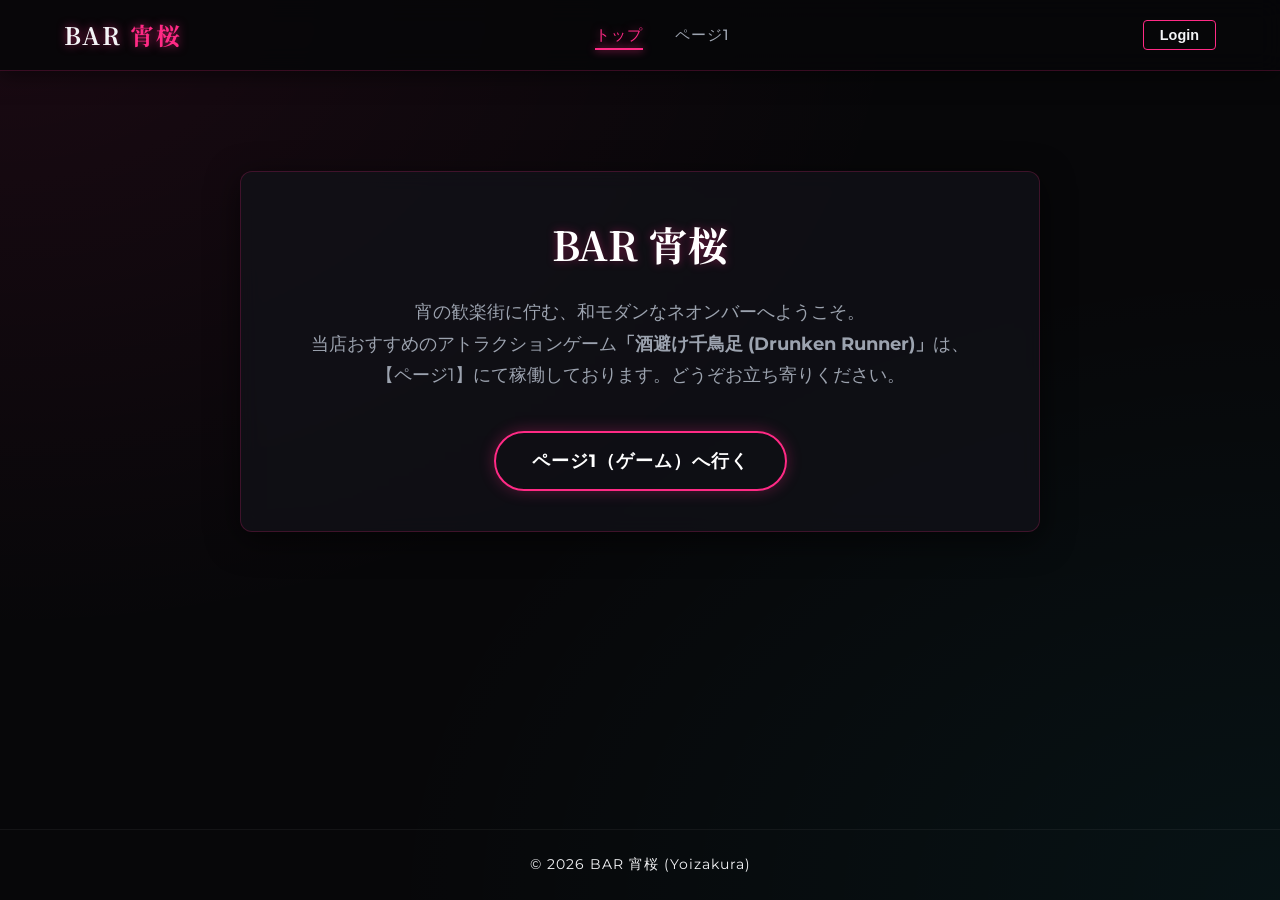
==== index.html @ b7c0c0af "Add Drunken Runner game to page1" ====
<!DOCTYPE html>
<html lang="ja">
<head>
  <meta charset="UTF-8">
  <meta name="viewport" content="width=device-width, initial-scale=1.0">
  <title>トップ | サイト名</title>
  <!-- 共通スタイル -->
  <link rel="stylesheet" href="css/common.css">
  <style>
    .welcome-container {
      max-width: 800px;
      margin: 60px auto;
      text-align: center;
      padding: 40px;
    }
    .welcome-title {
      font-family: var(--font-serif);
      font-size: 2.5rem;
      margin-bottom: 20px;
      color: #fff;
      text-shadow: 0 0 10px rgba(255, 42, 133, 0.4);
    }
    .welcome-text {
      font-size: 1.1rem;
      color: var(--color-text-muted);
      margin-bottom: 40px;
      line-height: 1.8;
    }
    .welcome-btn {
      display: inline-block;
      background: transparent;
      color: #fff;
      border: 2px solid var(--color-primary);
      padding: 14px 36px;
      font-size: 1.1rem;
      font-weight: bold;
      border-radius: 30px;
      text-decoration: none;
      box-shadow: 0 0 15px rgba(255, 42, 133, 0.3);
      transition: all 0.3s ease;
      letter-spacing: 1px;
    }
    .welcome-btn:hover {
      background-color: var(--color-primary);
      box-shadow: 0 0 25px var(--color-primary);
      transform: scale(1.05);
    }
  </style>
</head>
<body>

  <!-- ===== ヘッダー ===== -->
  <header class="site-header">
    <nav class="site-nav">
      <a href="index.html" class="nav-logo">BAR <span>宵桜</span></a>
      <ul class="nav-links">
        <li class="active"><a href="index.html">トップ</a></li>
        <li><a href="page1/index.html">ページ1</a></li>
      </ul>
    </nav>
  </header>

  <!-- ===== メインコンテンツ ===== -->
  <main>
    <div class="glass-panel welcome-container">
      <h1 class="welcome-title">BAR 宵桜</h1>
      <p class="welcome-text">
        宵の歓楽街に佇む、和モダンなネオンバーへようこそ。<br>
        当店おすすめのアトラクションゲーム<strong>「酒避け千鳥足 (Drunken Runner)」</strong>は、<br>
        【ページ1】にて稼働しております。どうぞお立ち寄りください。
      </p>
      <a href="page1/index.html" class="welcome-btn">ページ1（ゲーム）へ行く</a>
    </div>
  </main>

  <!-- ===== フッター ===== -->
  <footer class="site-footer">
    <p>&copy; 2026 BAR 宵桜 (Yoizakura)</p>
  </footer>

  <!-- 共通認証状態のみ読み込み -->
  <script src="js/auth.js"></script>

</body>
</html>
---- css/common.css ----
/* ============================================================
   common.css — 全ページ共通スタイル（BAR 宵桜 サイバーネオンテーマ）
   ============================================================ */

@import url('https://fonts.googleapis.com/css2?family=Montserrat:wght@400;700&family=Noto+Serif+JP:wght@500;700&display=swap');

:root {
  --color-primary:     #ff2a85; /* 宵桜ネオンピンク */
  --color-accent:      #ffd700; /* ネオンゴールド */
  --color-secondary:   #00f0ff; /* ネオンシアン */
  --color-text:        #f3f4f6; /* 明るいテキスト */
  --color-text-muted:  #9ca3af; /* 薄いテキスト */
  --color-bg:          #070709; /* 漆黒背景 */
  --color-bg-panel:    rgba(18, 18, 24, 0.75); /* ガラスマフィズム用半透明パネル */
  --color-border:      rgba(255, 42, 133, 0.2); /* ピンクボーダー */
  --color-border-glow: rgba(255, 42, 133, 0.4);
  
  --font-sans: 'Montserrat', sans-serif;
  --font-serif: 'Noto Serif JP', serif;
}

/* ===== 最小リセット ===== */
*, *::before, *::after {
  box-sizing: border-box;
  margin: 0;
  padding: 0;
}

body {
  font-family: var(--font-sans);
  color: var(--color-text);
  background-color: var(--color-bg);
  background-image: 
    radial-gradient(at 0% 0%, rgba(255, 42, 133, 0.08) 0px, transparent 50%),
    radial-gradient(at 100% 100%, rgba(0, 240, 255, 0.05) 0px, transparent 50%);
  min-height: 100vh;
  display: flex;
  flex-direction: column;
  overflow-x: hidden;
  line-height: 1.6;
}

/* ===== スクロールバー ===== */
::-webkit-scrollbar {
  width: 8px;
}
::-webkit-scrollbar-track {
  background: #0d0d11;
}
::-webkit-scrollbar-thumb {
  background: var(--color-primary);
  border-radius: 4px;
}
::-webkit-scrollbar-thumb:hover {
  background: var(--color-accent);
}

/* ===== ヘッダー ===== */
.site-header {
  background-color: rgba(7, 7, 9, 0.85);
  backdrop-filter: blur(12px);
  -webkit-backdrop-filter: blur(12px);
  border-bottom: 1px solid var(--color-border);
  position: sticky;
  top: 0;
  z-index: 1000;
  box-shadow: 0 4px 20px rgba(0, 0, 0, 0.5);
}

.site-nav {
  max-width: 1200px;
  margin: 0 auto;
  height: 70px;
  display: flex;
  align-items: center;
  justify-content: space-between;
  padding: 0 24px;
}

.nav-logo {
  color: var(--color-text);
  font-family: var(--font-serif);
  text-decoration: none;
  font-weight: 700;
  font-size: 1.5rem;
  letter-spacing: 2px;
  display: flex;
  align-items: center;
  gap: 8px;
  text-shadow: 0 0 10px rgba(255, 42, 133, 0.6);
  transition: all 0.3s ease;
}

.nav-logo span {
  color: var(--color-primary);
}

.nav-logo:hover {
  text-shadow: 0 0 15px rgba(255, 42, 133, 0.9), 0 0 25px rgba(255, 42, 133, 0.4);
}

.nav-links {
  list-style: none;
  display: flex;
  align-items: center;
  gap: 32px;
}

.nav-links a {
  color: var(--color-text-muted);
  text-decoration: none;
  font-size: 0.95rem;
  font-weight: 500;
  letter-spacing: 1px;
  transition: all 0.3s ease;
  position: relative;
  padding: 6px 0;
}

.nav-links a::after {
  content: '';
  position: absolute;
  bottom: 0;
  left: 0;
  width: 0;
  height: 2px;
  background-color: var(--color-primary);
  box-shadow: 0 0 8px var(--color-primary);
  transition: width 0.3s ease;
}

.nav-links a:hover {
  color: var(--color-text);
}

.nav-links a:hover::after {
  width: 100%;
}

.nav-links li.active a {
  color: var(--color-primary);
  text-shadow: 0 0 8px rgba(255, 42, 133, 0.5);
}

.nav-links li.active a::after {
  width: 100%;
}

/* 認証セクション */
.nav-auth {
  display: flex;
  align-items: center;
  gap: 16px;
}

.user-display {
  font-size: 0.85rem;
  color: var(--color-accent);
  border: 1px solid rgba(255, 215, 0, 0.3);
  padding: 4px 10px;
  border-radius: 20px;
  background-color: rgba(255, 215, 0, 0.05);
  letter-spacing: 0.5px;
}

.btn-auth {
  background: transparent;
  color: var(--color-text);
  border: 1px solid var(--color-primary);
  padding: 6px 16px;
  border-radius: 4px;
  cursor: pointer;
  font-size: 0.9rem;
  font-weight: bold;
  transition: all 0.3s ease;
}

.btn-auth:hover {
  background-color: var(--color-primary);
  color: #fff;
  box-shadow: 0 0 15px var(--color-primary);
}

/* ===== レイアウト ===== */
main {
  flex: 1;
  max-width: 1200px;
  width: 100%;
  margin: 0 auto;
  padding: 40px 24px;
}

/* ===== フッター ===== */
.site-footer {
  background-color: var(--color-footer-bg);
  border-top: 1px solid rgba(255, 255, 255, 0.05);
  color: var(--color-footer-text);
  text-align: center;
  padding: 24px;
  font-size: 0.85rem;
  letter-spacing: 1px;
}

/* ===== 共通コンポーネント: ガラスマフィズムカード ===== */
.glass-panel {
  background-color: var(--color-bg-panel);
  border: 1px solid var(--color-border);
  border-radius: 12px;
  padding: 24px;
  backdrop-filter: blur(10px);
  -webkit-backdrop-filter: blur(10px);
  box-shadow: 0 8px 32px 0 rgba(0, 0, 0, 0.6);
  transition: border-color 0.3s ease, box-shadow 0.3s ease;
}

.glass-panel:hover {
  border-color: var(--color-border-glow);
  box-shadow: 0 8px 32px 0 rgba(255, 42, 133, 0.15);
}

/* ===== アラート/メッセージ ===== */
.alert {
  padding: 12px 16px;
  border-radius: 8px;
  margin-bottom: 20px;
  font-size: 0.9rem;
}
.alert-error {
  background-color: rgba(239, 68, 68, 0.15);
  border: 1px solid rgba(239, 68, 68, 0.3);
  color: #fca5a5;
}
.alert-success {
  background-color: rgba(16, 185, 129, 0.15);
  border: 1px solid rgba(16, 185, 129, 0.3);
  color: #a7f3d0;
}
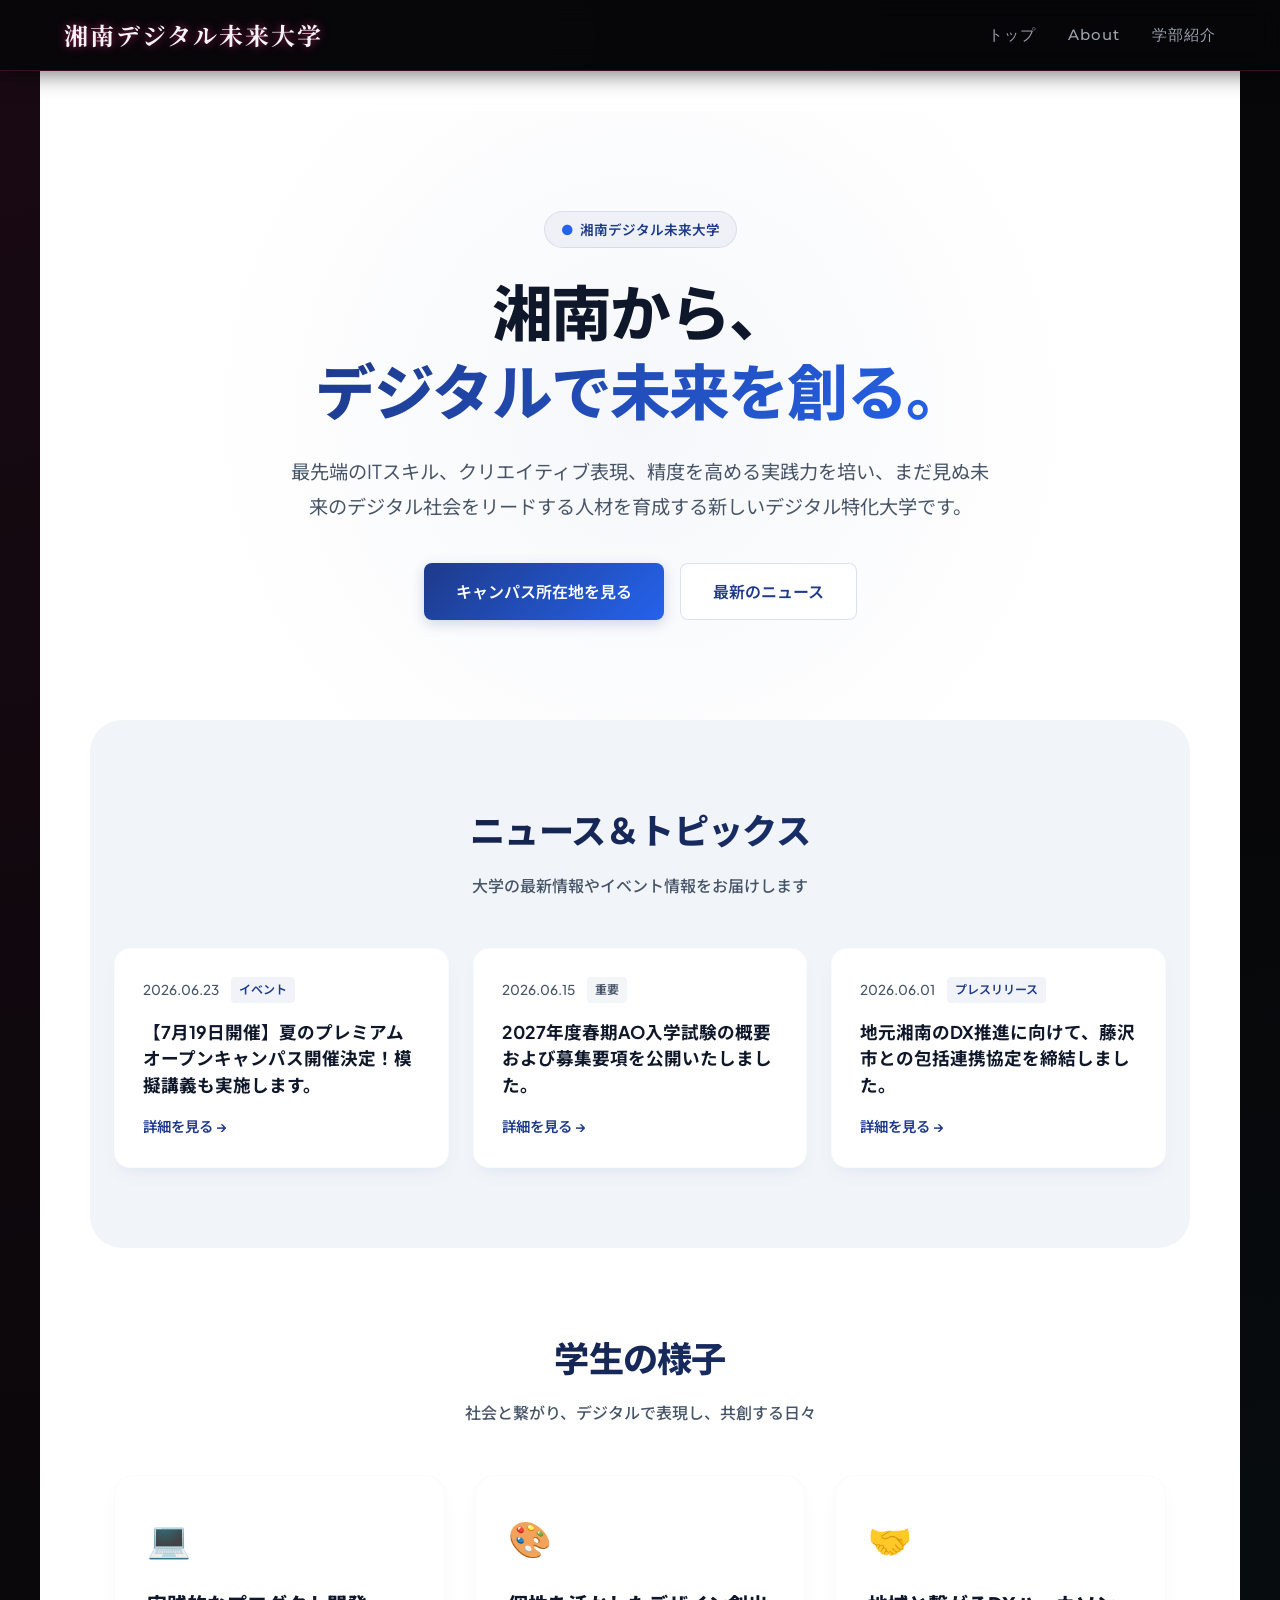
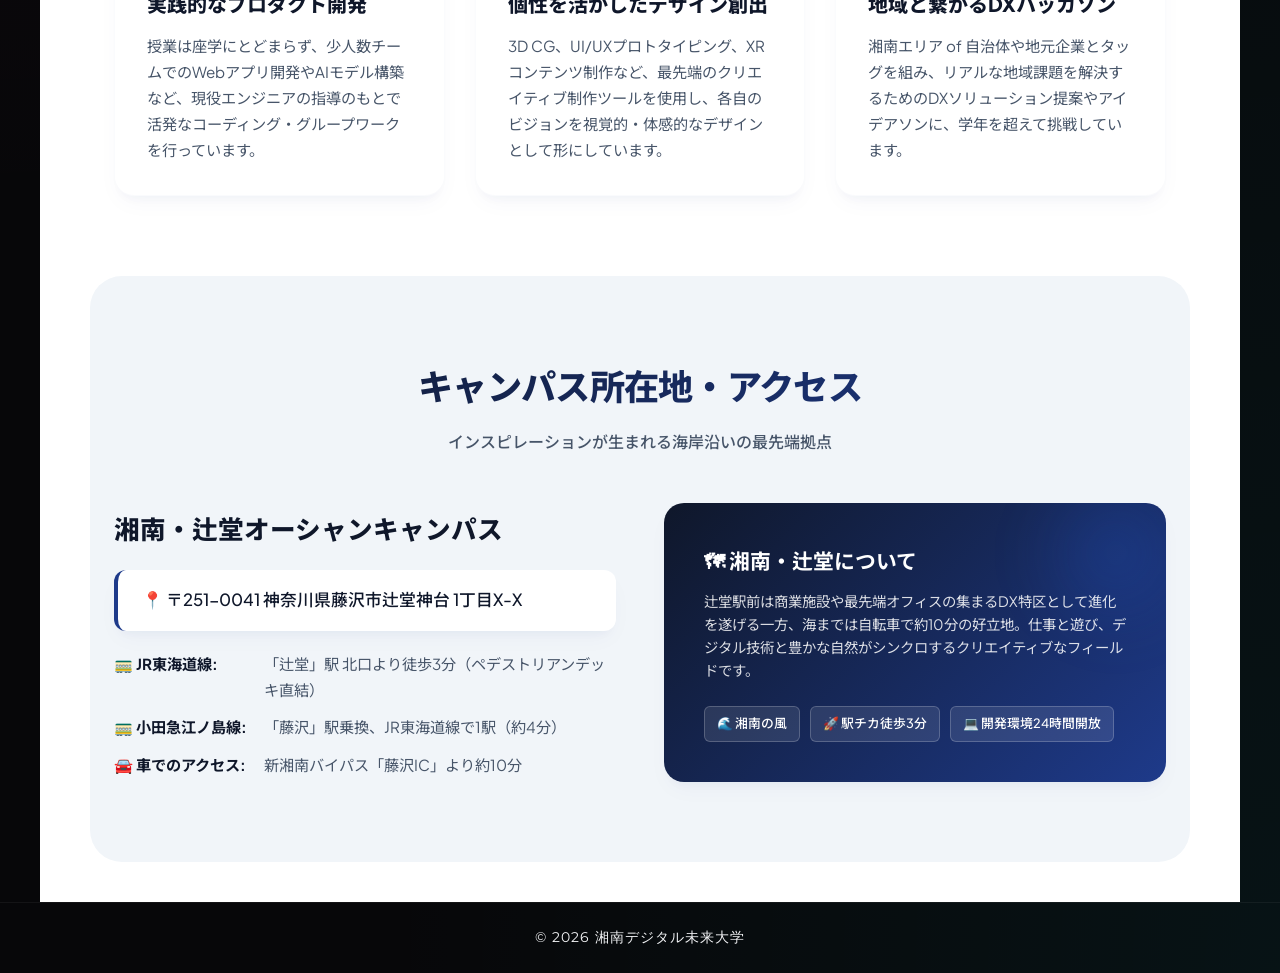
==== commit 37e8f7a9: "Merge pull request #5 from YUJIN661/yujin トップページとニュースページ作成したよ" ====
--- a/index.html
+++ b/index.html
@@ -1,85 +1,569 @@
 <!DOCTYPE html>
 <html lang="ja">
+
 <head>
   <meta charset="UTF-8">
   <meta name="viewport" content="width=device-width, initial-scale=1.0">
-  <title>トップ | サイト名</title>
-  <!-- 共通スタイル -->
+  <title>湘南デジタル未来大学</title>
+  <!-- 共通スタイル（ヘッダー・ナビ・フッター） -->
   <link rel="stylesheet" href="css/common.css">
-  <style>
-    .welcome-container {
-      max-width: 800px;
-      margin: 60px auto;
-      text-align: center;
-      padding: 40px;
-    }
-    .welcome-title {
-      font-family: var(--font-serif);
-      font-size: 2.5rem;
-      margin-bottom: 20px;
-      color: #fff;
-      text-shadow: 0 0 10px rgba(255, 42, 133, 0.4);
-    }
-    .welcome-text {
-      font-size: 1.1rem;
-      color: var(--color-text-muted);
-      margin-bottom: 40px;
-      line-height: 1.8;
-    }
-    .welcome-btn {
-      display: inline-block;
-      background: transparent;
-      color: #fff;
-      border: 2px solid var(--color-primary);
-      padding: 14px 36px;
-      font-size: 1.1rem;
-      font-weight: bold;
-      border-radius: 30px;
-      text-decoration: none;
-      box-shadow: 0 0 15px rgba(255, 42, 133, 0.3);
-      transition: all 0.3s ease;
-      letter-spacing: 1px;
-    }
-    .welcome-btn:hover {
-      background-color: var(--color-primary);
-      box-shadow: 0 0 25px var(--color-primary);
-      transform: scale(1.05);
-    }
-  </style>
 </head>
+
 <body>
 
-  <!-- ===== ヘッダー ===== -->
+  <!-- ===== ヘッダー（common.css で管理） ===== -->
   <header class="site-header">
     <nav class="site-nav">
-      <a href="index.html" class="nav-logo">BAR <span>宵桜</span></a>
+      <a href="index.html" class="nav-logo">湘南デジタル未来大学</a>
       <ul class="nav-links">
-        <li class="active"><a href="index.html">トップ</a></li>
-        <li><a href="page1/index.html">ページ1</a></li>
+        <li><a href="index.html">トップ</a></li>
+        <li><a href="page1/index.html">About</a></li>
+        <li><a href="page2/index.html">学部紹介</a></li>
       </ul>
     </nav>
   </header>
 
   <!-- ===== メインコンテンツ ===== -->
-  <main>
-    <div class="glass-panel welcome-container">
-      <h1 class="welcome-title">BAR 宵桜</h1>
-      <p class="welcome-text">
-        宵の歓楽街に佇む、和モダンなネオンバーへようこそ。<br>
-        当店おすすめのアトラクションゲーム<strong>「酒避け千鳥足 (Drunken Runner)」</strong>は、<br>
-        【ページ1】にて稼働しております。どうぞお立ち寄りください。
-      </p>
-      <a href="page1/index.html" class="welcome-btn">ページ1（ゲーム）へ行く</a>
-    </div>
+  <main class="sdx-wrapper">
+    <style>
+      /* Google Fonts */
+      @import url('https://fonts.googleapis.com/css2?family=Noto+Sans+JP:wght@300;400;500;700&family=Plus+Jakarta+Sans:wght@400;500;600;700;800&display=swap');
+
+      /* Scoped styling under .sdx-wrapper */
+      .sdx-wrapper {
+        --sdx-font-sans: 'Plus Jakarta Sans', 'Noto Sans JP', sans-serif;
+        --sdx-clr-primary: #1e3a8a; /* Calm Navy Blue */
+        --sdx-clr-primary-rgb: 30, 58, 138;
+        --sdx-clr-secondary: #2563eb; /* Royal Blue */
+        --sdx-clr-accent: #475569; /* Slate Gray */
+        --sdx-clr-text-main: #0f172a; /* Dark Slate Navy */
+        --sdx-clr-text-muted: #475569;
+        --sdx-clr-bg-light: #f1f5f9; /* Soft Slate Light */
+        --sdx-clr-white: #ffffff;
+        --sdx-card-shadow: 0 10px 25px -5px rgba(30, 58, 138, 0.04), 0 8px 10px -6px rgba(30, 58, 138, 0.04);
+        --sdx-card-shadow-hover: 0 20px 25px -5px rgba(30, 58, 138, 0.1), 0 10px 10px -6px rgba(30, 58, 138, 0.1);
+        --sdx-transition-smooth: all 0.3s cubic-bezier(0.4, 0, 0.2, 1);
+        
+        font-family: var(--sdx-font-sans);
+        color: var(--sdx-clr-text-main);
+        background-color: var(--sdx-clr-white);
+        line-height: 1.7;
+      }
+
+      .sdx-wrapper section {
+        padding: 80px 24px;
+        max-width: 1100px;
+        margin: 0 auto;
+        box-sizing: border-box;
+      }
+
+      .sdx-section-title {
+        font-size: 2.2rem;
+        font-weight: 800;
+        text-align: center;
+        margin-bottom: 12px;
+        letter-spacing: -0.02em;
+        background: linear-gradient(135deg, #0f172a 0%, #1e3a8a 100%);
+        -webkit-background-clip: text;
+        -webkit-text-fill-color: transparent;
+      }
+
+      .sdx-section-subtitle {
+        text-align: center;
+        color: var(--sdx-clr-text-muted);
+        font-size: 1rem;
+        margin-bottom: 48px;
+        font-weight: 500;
+      }
+
+      /* Hero Section (Catchphrase) */
+      .sdx-hero {
+        text-align: center;
+        padding-top: 100px !important;
+        padding-bottom: 100px !important;
+        position: relative;
+        overflow: hidden;
+        background: radial-gradient(circle at 50% 50%, rgba(30, 58, 138, 0.04) 0%, rgba(255, 255, 255, 0) 70%);
+      }
+
+      .sdx-hero-badge {
+        display: inline-flex;
+        align-items: center;
+        gap: 6px;
+        background: rgba(30, 58, 138, 0.05);
+        color: var(--sdx-clr-primary);
+        padding: 6px 16px;
+        border-radius: 100px;
+        font-size: 0.85rem;
+        font-weight: 600;
+        margin-bottom: 24px;
+        border: 1px solid rgba(30, 58, 138, 0.1);
+      }
+
+      .sdx-badge-pulse {
+        display: inline-block;
+        color: var(--sdx-clr-secondary);
+        animation: sdx-pulse 2s infinite;
+      }
+
+      @keyframes sdx-pulse {
+        0% { transform: scale(0.95); opacity: 0.5; }
+        50% { transform: scale(1.2); opacity: 1; }
+        100% { transform: scale(0.95); opacity: 0.5; }
+      }
+
+      .sdx-hero-title {
+        font-size: 3.8rem;
+        font-weight: 800;
+        line-height: 1.3;
+        margin-bottom: 24px;
+        letter-spacing: -0.03em;
+        color: #0f172a;
+      }
+
+      .sdx-hero-title span {
+        background: linear-gradient(135deg, #1e3a8a 0%, #2563eb 100%);
+        -webkit-background-clip: text;
+        -webkit-text-fill-color: transparent;
+      }
+
+      .sdx-hero-desc {
+        font-size: 1.2rem;
+        color: var(--sdx-clr-text-muted);
+        margin: 0 auto 40px auto;
+        max-width: 700px;
+        line-height: 1.8;
+      }
+
+      .sdx-hero-btns {
+        display: flex;
+        justify-content: center;
+        gap: 16px;
+      }
+
+      .sdx-btn {
+        display: inline-flex;
+        align-items: center;
+        justify-content: center;
+        padding: 14px 32px;
+        border-radius: 8px;
+        font-weight: 600;
+        font-size: 1rem;
+        text-decoration: none;
+        transition: var(--sdx-transition-smooth);
+        cursor: pointer;
+      }
+
+      .sdx-btn-primary {
+        background: linear-gradient(135deg, #1e3a8a 0%, #2563eb 100%);
+        color: var(--sdx-clr-white);
+        box-shadow: 0 4px 14px rgba(30, 58, 138, 0.2);
+      }
+
+      .sdx-btn-primary:hover {
+        transform: translateY(-2px);
+        box-shadow: 0 8px 20px rgba(30, 58, 138, 0.3);
+      }
+
+      .sdx-btn-secondary {
+        background: var(--sdx-clr-white);
+        color: var(--sdx-clr-primary);
+        border: 1px solid rgba(30, 58, 138, 0.15);
+      }
+
+      .sdx-btn-secondary:hover {
+        background: var(--sdx-clr-bg-light);
+        border-color: var(--sdx-clr-primary);
+        transform: translateY(-2px);
+      }
+
+      /* News Section */
+      .sdx-news-section {
+        background-color: var(--sdx-clr-bg-light);
+        border-radius: 32px;
+        margin-top: 20px;
+        margin-bottom: 20px;
+      }
+
+      .sdx-news-grid {
+        display: grid;
+        grid-template-columns: repeat(3, 1fr);
+        gap: 24px;
+      }
+
+      .sdx-news-card {
+        background: var(--sdx-clr-white);
+        border-radius: 16px;
+        padding: 28px;
+        box-shadow: var(--sdx-card-shadow);
+        transition: var(--sdx-transition-smooth);
+        border: 1px solid rgba(30, 58, 138, 0.02);
+        display: flex;
+        flex-direction: column;
+        text-decoration: none;
+        color: inherit;
+      }
+
+      .sdx-news-card:hover {
+        transform: translateY(-5px);
+        box-shadow: var(--sdx-card-shadow-hover);
+        border-color: rgba(30, 58, 138, 0.15);
+      }
+
+      .sdx-news-meta {
+        display: flex;
+        align-items: center;
+        gap: 12px;
+        margin-bottom: 16px;
+      }
+
+      .sdx-news-date {
+        font-size: 0.85rem;
+        color: var(--sdx-clr-text-muted);
+        font-weight: 500;
+      }
+
+      .sdx-news-tag {
+        font-size: 0.75rem;
+        padding: 3px 8px;
+        border-radius: 4px;
+        font-weight: 600;
+      }
+
+      .sdx-tag-event {
+        background: rgba(30, 58, 138, 0.06);
+        color: var(--sdx-clr-primary);
+      }
+
+      .sdx-tag-info {
+        background: rgba(71, 85, 105, 0.06);
+        color: var(--sdx-clr-accent);
+      }
+
+      .sdx-news-title {
+        font-size: 1.1rem;
+        font-weight: 700;
+        line-height: 1.5;
+        margin-bottom: 16px;
+        color: #0f172a;
+      }
+
+      .sdx-news-more {
+        margin-top: auto;
+        font-size: 0.9rem;
+        font-weight: 600;
+        color: var(--sdx-clr-primary);
+        display: flex;
+        align-items: center;
+        gap: 4px;
+        transition: var(--sdx-transition-smooth);
+      }
+
+      .sdx-news-card:hover .sdx-news-more {
+        gap: 8px;
+      }
+
+      /* Student Life Section (学生の様子) */
+      .sdx-student-grid {
+        display: grid;
+        grid-template-columns: repeat(3, 1fr);
+        gap: 30px;
+        margin-top: 20px;
+      }
+
+      .sdx-student-card {
+        background: var(--sdx-clr-white);
+        border-radius: 20px;
+        padding: 32px;
+        box-shadow: var(--sdx-card-shadow);
+        border: 1px solid rgba(30, 58, 138, 0.02);
+        transition: var(--sdx-transition-smooth);
+      }
+
+      .sdx-student-card:hover {
+        transform: translateY(-5px);
+        box-shadow: var(--sdx-card-shadow-hover);
+        border-color: rgba(30, 58, 138, 0.15);
+      }
+
+      .sdx-student-icon {
+        font-size: 2.2rem;
+        margin-bottom: 20px;
+        display: inline-block;
+      }
+
+      .sdx-student-card-title {
+        font-size: 1.25rem;
+        font-weight: 800;
+        margin-bottom: 12px;
+        color: #0f172a;
+      }
+
+      .sdx-student-card-desc {
+        font-size: 0.95rem;
+        color: var(--sdx-clr-text-muted);
+      }
+
+      /* Location Section (キャンパス所在地) */
+      .sdx-location-section {
+        background-color: var(--sdx-clr-bg-light);
+        border-radius: 32px;
+        margin-bottom: 80px;
+      }
+
+      .sdx-location-container {
+        display: grid;
+        grid-template-columns: 1fr 1fr;
+        gap: 48px;
+        align-items: center;
+      }
+
+      .sdx-location-info {
+        display: flex;
+        flex-direction: column;
+        gap: 20px;
+      }
+
+      .sdx-location-title-sub {
+        font-size: 1.6rem;
+        font-weight: 800;
+        color: #0f172a;
+      }
+
+      .sdx-location-address {
+        font-size: 1.05rem;
+        color: var(--sdx-clr-text-main);
+        font-weight: 500;
+        background: var(--sdx-clr-white);
+        padding: 16px 24px;
+        border-radius: 12px;
+        box-shadow: var(--sdx-card-shadow);
+        border-left: 4px solid var(--sdx-clr-primary);
+      }
+
+      .sdx-location-access-list {
+        display: flex;
+        flex-direction: column;
+        gap: 12px;
+      }
+
+      .sdx-location-access-item {
+        display: flex;
+        align-items: flex-start;
+        gap: 10px;
+        font-size: 0.95rem;
+        color: var(--sdx-clr-text-muted);
+      }
+
+      .sdx-location-access-item strong {
+        color: #0f172a;
+        min-width: 140px;
+      }
+
+      /* Styled CSS Map Placeholder */
+      .sdx-location-visual {
+        background: linear-gradient(135deg, #0f172a 0%, #1e3a8a 100%);
+        border-radius: 20px;
+        padding: 40px;
+        color: var(--sdx-clr-white);
+        box-shadow: var(--sdx-card-shadow);
+        position: relative;
+        overflow: hidden;
+      }
+
+      .sdx-location-visual::before {
+        content: '';
+        position: absolute;
+        width: 200px;
+        height: 200px;
+        background: radial-gradient(circle, rgba(37, 99, 235, 0.2) 0%, rgba(0, 0, 0, 0) 70%);
+        top: -50px;
+        right: -50px;
+        filter: blur(20px);
+      }
+
+      .sdx-map-heading {
+        font-size: 1.3rem;
+        font-weight: 700;
+        margin-bottom: 12px;
+        display: flex;
+        align-items: center;
+        gap: 8px;
+      }
+
+      .sdx-map-desc {
+        font-size: 0.9rem;
+        opacity: 0.85;
+        line-height: 1.6;
+        margin-bottom: 24px;
+      }
+
+      .sdx-map-badge-grid {
+        display: flex;
+        flex-wrap: wrap;
+        gap: 10px;
+      }
+
+      .sdx-map-badge {
+        background: rgba(255, 255, 255, 0.1);
+        border: 1px solid rgba(255, 255, 255, 0.2);
+        padding: 6px 12px;
+        border-radius: 6px;
+        font-size: 0.8rem;
+        font-weight: 500;
+        display: inline-flex;
+        align-items: center;
+        gap: 6px;
+      }
+
+      /* Responsive Design */
+      @media (max-width: 968px) {
+        .sdx-hero-title {
+          font-size: 2.8rem;
+        }
+
+        .sdx-news-grid,
+        .sdx-student-grid,
+        .sdx-location-container {
+          grid-template-columns: 1fr;
+          gap: 24px;
+        }
+
+        .sdx-location-container {
+          gap: 36px;
+        }
+      }
+    </style>
+
+    <!-- Hero Section (Catchphrase) -->
+    <section class="sdx-hero" id="sdx-hero-section">
+      <div class="sdx-hero-content">
+        <div class="sdx-hero-badge">
+          <span class="sdx-badge-pulse">●</span> 湘南デジタル未来大学
+        </div>
+        <h1 class="sdx-hero-title">
+          湘南から、<br>
+          <span>デジタルで未来を創る。</span>
+        </h1>
+        <p class="sdx-hero-desc">
+          最先端のITスキル、クリエイティブ表現、精度を高める実践力を培い、まだ見ぬ未来のデジタル社会をリードする人材を育成する新しいデジタル特化大学です。
+        </p>
+        <div class="sdx-hero-btns">
+          <a href="#sdx-location" class="sdx-btn sdx-btn-primary" id="btn-hero-brochure">キャンパス所在地を見る</a>
+          <a href="#sdx-news" class="sdx-btn sdx-btn-secondary" id="btn-hero-more">最新のニュース</a>
+        </div>
+      </div>
+    </section>
+
+    <!-- News Section -->
+    <section class="sdx-news-section" id="sdx-news">
+      <h2 class="sdx-section-title">ニュース＆トピックス</h2>
+      <p class="sdx-section-subtitle">大学の最新情報やイベント情報をお届けします</p>
+      <div class="sdx-news-grid">
+        <a href="news/news1.html" class="sdx-news-card" id="news-item-1">
+          <div class="sdx-news-meta">
+            <span class="sdx-news-date">2026.06.23</span>
+            <span class="sdx-news-tag sdx-tag-event">イベント</span>
+          </div>
+          <h3 class="sdx-news-title">【7月19日開催】夏のプレミアムオープンキャンパス開催決定！模擬講義も実施します。</h3>
+          <span class="sdx-news-more">詳細を見る →</span>
+        </a>
+        <a href="news/news2.html" class="sdx-news-card" id="news-item-2">
+          <div class="sdx-news-meta">
+            <span class="sdx-news-date">2026.06.15</span>
+            <span class="sdx-news-tag sdx-tag-info">重要</span>
+          </div>
+          <h3 class="sdx-news-title">2027年度春期AO入学試験の概要および募集要項を公開いたしました。</h3>
+          <span class="sdx-news-more">詳細を見る →</span>
+        </a>
+        <a href="news/news3.html" class="sdx-news-card" id="news-item-3">
+          <div class="sdx-news-meta">
+            <span class="sdx-news-date">2026.06.01</span>
+            <span class="sdx-news-tag sdx-tag-event">プレスリリース</span>
+          </div>
+          <h3 class="sdx-news-title">地元湘南のDX推進に向けて、藤沢市との包括連携協定を締結しました。</h3>
+          <span class="sdx-news-more">詳細を見る →</span>
+        </a>
+      </div>
+    </section>
+
+    <!-- Student Life Section (学生の様子) -->
+    <section id="sdx-students">
+      <h2 class="sdx-section-title">学生の様子</h2>
+      <p class="sdx-section-subtitle">社会と繋がり、デジタルで表現し、共創する日々</p>
+      <div class="sdx-student-grid">
+        <!-- Card 1 -->
+        <div class="sdx-student-card" id="student-card-1">
+          <span class="sdx-student-icon">💻</span>
+          <h3 class="sdx-student-card-title">実践的なプロダクト開発</h3>
+          <p class="sdx-student-card-desc">
+            授業は座学にとどまらず、少人数チームでのWebアプリ開発やAIモデル構築など、現役エンジニアの指導のもとで活発なコーディング・グループワークを行っています。
+          </p>
+        </div>
+        <!-- Card 2 -->
+        <div class="sdx-student-card" id="student-card-2">
+          <span class="sdx-student-icon">🎨</span>
+          <h3 class="sdx-student-card-title">個性を活かしたデザイン創出</h3>
+          <p class="sdx-student-card-desc">
+            3D CG、UI/UXプロトタイピング、XRコンテンツ制作など、最先端のクリエイティブ制作ツールを使用し、各自のビジョンを視覚的・体感的なデザインとして形にしています。
+          </p>
+        </div>
+        <!-- Card 3 -->
+        <div class="sdx-student-card" id="student-card-3">
+          <span class="sdx-student-icon">🤝</span>
+          <h3 class="sdx-student-card-title">地域と繋がるDXハッカソン</h3>
+          <p class="sdx-student-card-desc">
+            湘南エリア of 自治体や地元企業とタッグを組み、リアルな地域課題を解決するためのDXソリューション提案やアイデアソンに、学年を超えて挑戦しています。
+          </p>
+        </div>
+      </div>
+    </section>
+
+    <!-- Location Section (キャンパス所在地) -->
+    <section class="sdx-location-section" id="sdx-location">
+      <h2 class="sdx-section-title">キャンパス所在地・アクセス</h2>
+      <p class="sdx-section-subtitle">インスピレーションが生まれる海岸沿いの最先端拠点</p>
+      <div class="sdx-location-container">
+        <div class="sdx-location-info">
+          <h3 class="sdx-location-title-sub">湘南・辻堂オーシャンキャンパス</h3>
+          <div class="sdx-location-address">
+            📍 〒251-0041 神奈川県藤沢市辻堂神台 1丁目X-X
+          </div>
+          <div class="sdx-location-access-list">
+            <div class="sdx-location-access-item">
+              <strong>🚃 JR東海道線:</strong>
+              <span>「辻堂」駅 北口より徒歩3分（ペデストリアンデッキ直結）</span>
+            </div>
+            <div class="sdx-location-access-item">
+              <strong>🚃 小田急江ノ島線:</strong>
+              <span>「藤沢」駅乗換、JR東海道線で1駅（約4分）</span>
+            </div>
+            <div class="sdx-location-access-item">
+              <strong>🚘 車でのアクセス:</strong>
+              <span>新湘南バイパス「藤沢IC」より約10分</span>
+            </div>
+          </div>
+        </div>
+        <div class="sdx-location-visual">
+          <div class="sdx-map-heading">🗺 湘南・辻堂について</div>
+          <p class="sdx-map-desc">
+            辻堂駅前は商業施設や最先端オフィスの集まるDX特区として進化を遂げる一方、海までは自転車で約10分の好立地。仕事と遊び、デジタル技術と豊かな自然がシンクロするクリエイティブなフィールドです。
+          </p>
+          <div class="sdx-map-badge-grid">
+            <span class="sdx-map-badge">🌊 湘南の風</span>
+            <span class="sdx-map-badge">🚀 駅チカ徒歩3分</span>
+            <span class="sdx-map-badge">💻 開発環境24時間開放</span>
+          </div>
+        </div>
+      </div>
+    </section>
   </main>
 
-  <!-- ===== フッター ===== -->
+  <!-- ===== フッター（common.css で管理） ===== -->
   <footer class="site-footer">
-    <p>&copy; 2026 BAR 宵桜 (Yoizakura)</p>
+    <p>&copy; 2026 湘南デジタル未来大学</p>
   </footer>
 
-  <!-- 共通認証状態のみ読み込み -->
-  <script src="js/auth.js"></script>
-
 </body>
-</html>
+
+</html>
